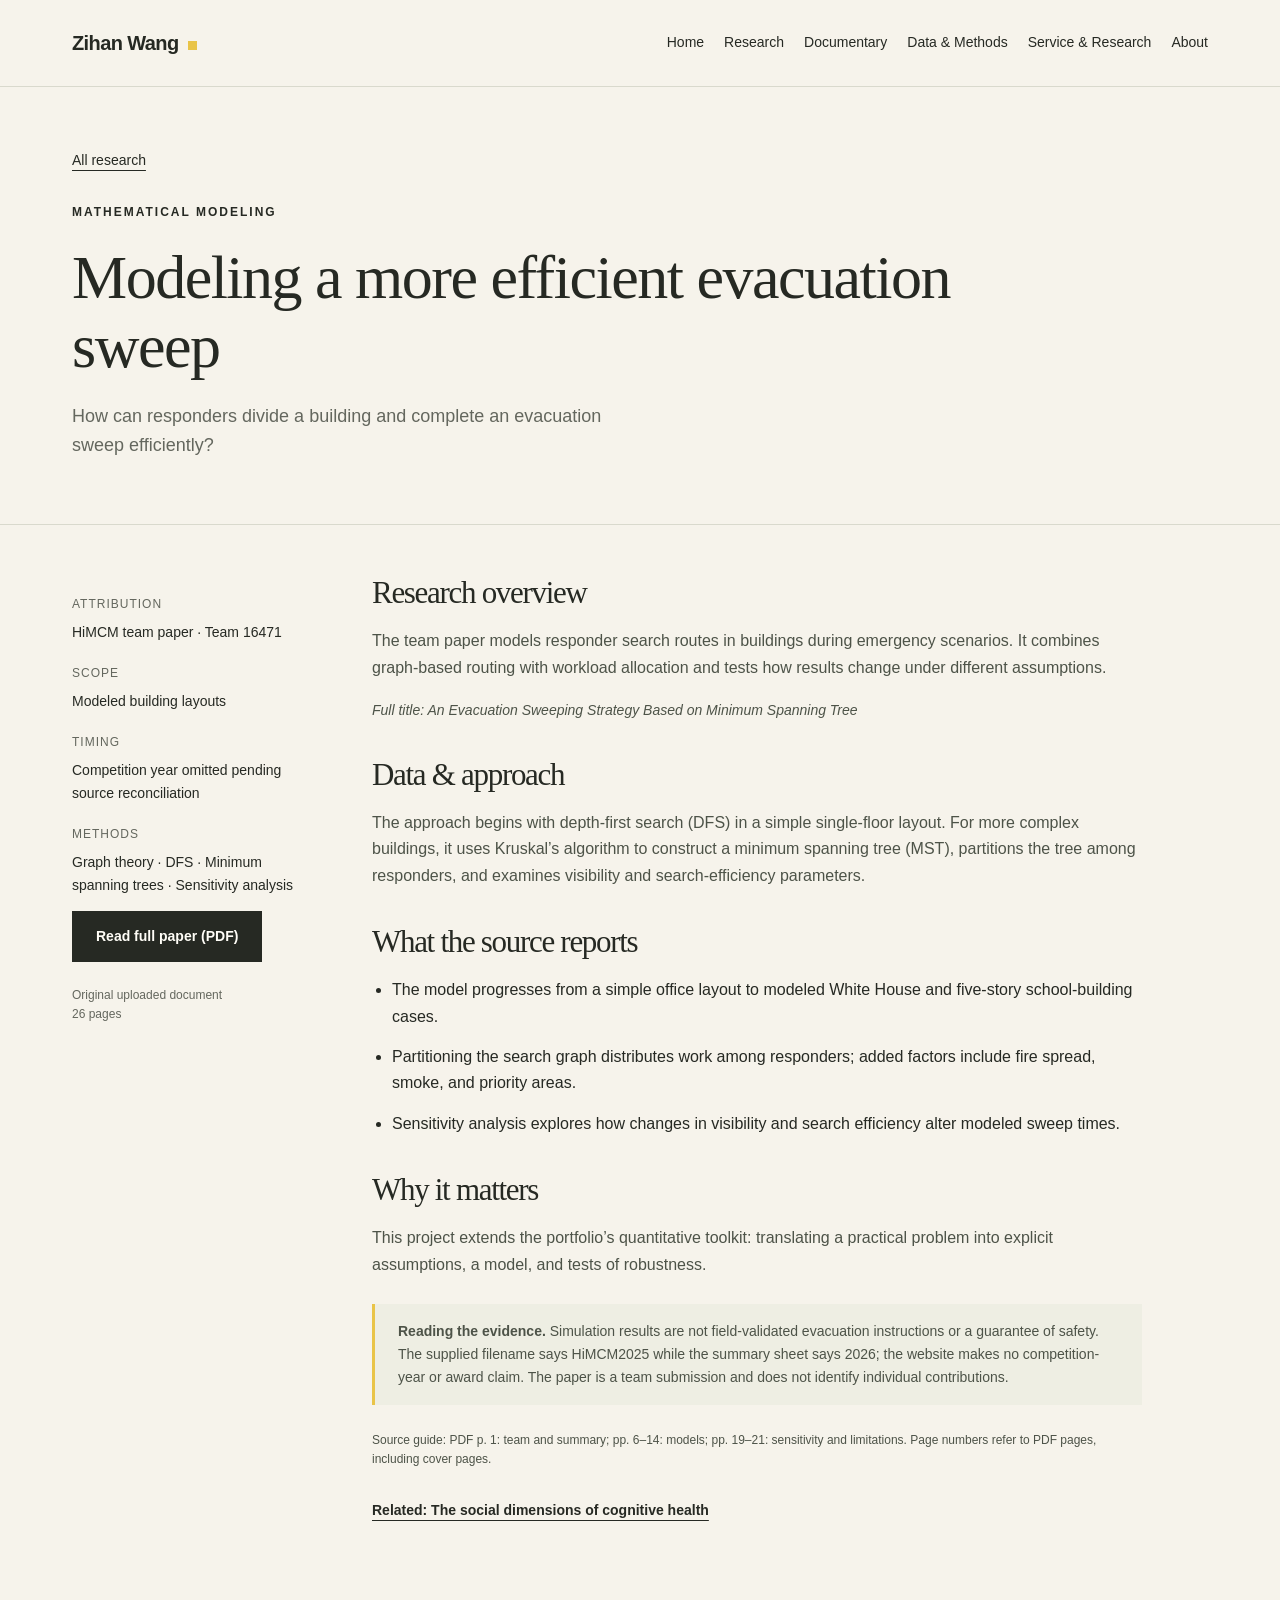
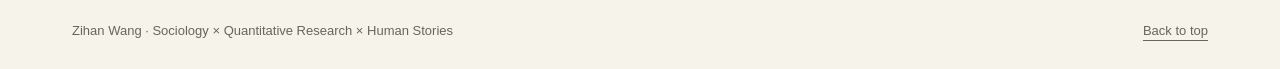
==== project-himcm.html @ 67c70093 "Add files via upload" ====
<!doctype html><html lang="en"><head><meta charset="utf-8"><meta name="viewport" content="width=device-width, initial-scale=1"><title>Modeling a more efficient evacuation sweep | Zihan Wang</title><meta name="description" content="How can responders divide a building and complete an evacuation sweep efficiently?"><link rel="stylesheet" href="style.css?v=4"><link rel="icon" href="data:image/svg+xml,%3Csvg xmlns='http://www.w3.org/2000/svg' viewBox='0 0 64 64'%3E%3Crect width='64' height='64' fill='%23e9c448'/%3E%3Ctext x='12' y='47' font-family='Georgia' font-size='44' fill='%23262923'%3EZ%3C/text%3E%3C/svg%3E"><script src="script.js" defer></script></head><body><a class="skip" href="#main">Skip to content</a><header class="header"><div class="wrap nav"><a class="brand" href="index.html">Zihan Wang<span></span></a><button class="menu" aria-expanded="false" aria-controls="navigation">Menu</button><nav id="navigation" class="navlinks" aria-label="Main navigation"><a href="index.html#home">Home</a><a href="index.html#research">Research</a><a href="index.html#documentary">Documentary</a><a href="index.html#methods">Data &amp; Methods</a><a href="index.html#service">Service &amp; Research</a><a href="index.html#about">About</a></nav></div></header><main id="main"><div class="detail-hero"><div class="wrap"><a class="back" href="index.html#research">All research</a><p class="eyebrow" style="margin-top:30px">Mathematical modeling</p><h1>Modeling a more efficient evacuation sweep</h1><p class="lead">How can responders divide a building and complete an evacuation sweep efficiently?</p></div></div><div class="wrap detail-grid"><aside class="detail-aside" aria-label="Project information"><dl><div><dt>Attribution</dt><dd>HiMCM team paper · Team 16471</dd></div><div><dt>Scope</dt><dd>Modeled building layouts</dd></div><div><dt>Timing</dt><dd>Competition year omitted pending source reconciliation</dd></div><div><dt>Methods</dt><dd>Graph theory · DFS · Minimum spanning trees · Sensitivity analysis</dd></div></dl><a class="button" href="papers/himcm.pdf">Read full paper (PDF)</a><p class="source">Original uploaded document<br>26 pages</p></aside><article class="detail-body"><h2>Research overview</h2><p>The team paper models responder search routes in buildings during emergency scenarios. It combines graph-based routing with workload allocation and tests how results change under different assumptions.</p><p class="full-title">Full title: An Evacuation Sweeping Strategy Based on Minimum Spanning Tree</p><h2>Data &amp; approach</h2><p>The approach begins with depth-first search (DFS) in a simple single-floor layout. For more complex buildings, it uses Kruskal’s algorithm to construct a minimum spanning tree (MST), partitions the tree among responders, and examines visibility and search-efficiency parameters.</p><h2>What the source reports</h2><ul class="finding-list"><li>The model progresses from a simple office layout to modeled White House and five-story school-building cases.</li><li>Partitioning the search graph distributes work among responders; added factors include fire spread, smoke, and priority areas.</li><li>Sensitivity analysis explores how changes in visibility and search efficiency alter modeled sweep times.</li></ul><h2>Why it matters</h2><p>This project extends the portfolio’s quantitative toolkit: translating a practical problem into explicit assumptions, a model, and tests of robustness.</p><div class="note"><p><strong>Reading the evidence.</strong> Simulation results are not field-validated evacuation instructions or a guarantee of safety. The supplied filename says HiMCM2025 while the summary sheet says 2026; the website makes no competition-year or award claim. The paper is a team submission and does not identify individual contributions.</p></div><p class="source">Source guide: PDF p. 1: team and summary; pp. 6–14: models; pp. 19–21: sensitivity and limitations. Page numbers refer to PDF pages, including cover pages.</p><div class="actions"><a class="textlink" href="project-factors.html">Related: The social dimensions of cognitive health</a></div></article></div></main><footer class="footer"><div class="wrap footer-inner"><span>Zihan Wang · Sociology × Quantitative Research × Human Stories</span><a href="index.html#home">Back to top</a></div></footer></body></html>
---- style.css ----
:root{--paper:#f6f3eb;--ink:#262923;--muted:#64675e;--line:#d9d9cd;--yellow:#e9c448;--green:#525f4b;--white:#fffdf7}*{box-sizing:border-box}html{scroll-behavior:smooth;scroll-padding-top:100px}body{margin:0;background:var(--paper);color:var(--ink);font-family:Arial,Helvetica,sans-serif;line-height:1.65;font-size:16px}a{color:inherit;text-underline-offset:5px}a:hover{color:#68601c}button{font:inherit}a:focus-visible,button:focus-visible,summary:focus-visible{outline:3px solid #927300;outline-offset:5px}.skip{position:absolute;left:20px;top:-100px;background:var(--yellow);padding:12px;z-index:30}.skip:focus{top:10px}.wrap{max-width:1240px;margin:auto;padding:0 52px}.header{position:sticky;top:0;background:rgba(246,243,235,.97);z-index:10;border-bottom:1px solid var(--line)}.nav{min-height:86px;display:flex;align-items:center;justify-content:space-between;gap:30px}.brand{text-decoration:none;font-size:20px;font-weight:700;letter-spacing:-.6px}.brand span{display:inline-block;background:var(--yellow);width:9px;height:9px;margin-left:9px}.navlinks{display:flex;gap:27px;align-items:center}.navlinks a{text-decoration:none;font-size:14px}.navlinks a[aria-current]{border-bottom:2px solid var(--ink)}.menu{display:none;border:1px solid var(--line);background:none;padding:6px 12px}.eyebrow{text-transform:uppercase;letter-spacing:2px;font-size:12px;font-weight:700;line-height:1.5}.hero{padding-top:76px;padding-bottom:70px}.hero-grid{display:grid;grid-template-columns:1fr 1.03fr;gap:55px;align-items:center}.hero h1{font-family:Georgia,serif;font-weight:400;font-size:clamp(48px,5.6vw,76px);letter-spacing:-3px;line-height:1.04;margin:24px 0}.hero h1 em{font-weight:400;color:var(--green)}.lead{font-size:18px;color:var(--muted);max-width:580px}.positioning{font-size:14px;letter-spacing:.2px;margin:25px 0}.button{display:inline-block;background:var(--ink);color:var(--white);padding:13px 23px;text-decoration:none;font-size:14px;font-weight:700;border:1px solid var(--ink)}.button:hover{background:var(--green);color:#fff}.button.light{background:var(--yellow);color:var(--ink);border-color:var(--yellow)}.textlink{font-size:14px;font-weight:700}.actions{display:flex;flex-wrap:wrap;gap:25px;align-items:center;margin-top:29px}.hero-image{margin:0;position:relative;padding:22px 0 0 22px}.hero-image:before{content:'';position:absolute;top:0;left:0;width:45%;height:65%;border-top:2px solid var(--yellow);border-left:2px solid var(--yellow)}.hero-image img{display:block;width:100%;aspect-ratio:1.32;object-fit:cover;object-position:44% center}.hero-image figcaption{font-size:13px;color:var(--muted);margin:15px 0 0}.caption-title{display:block;color:var(--ink);font-size:17px;font-family:Georgia,serif}.index-strip{display:grid;grid-template-columns:repeat(3,1fr);border-top:1px solid var(--line);border-bottom:1px solid var(--line);margin-top:65px}.index-strip>div{padding:24px 25px;border-right:1px solid var(--line)}.index-strip>div:first-child{padding-left:0}.index-strip>div:last-child{border:0}.index-strip strong{font-family:Georgia,serif;font-size:32px;font-weight:400;margin-right:13px}.index-strip span{font-size:13px;color:var(--muted)}section.section{padding-top:85px;padding-bottom:85px;border-bottom:1px solid var(--line)}.section-head{display:grid;grid-template-columns:1fr 1fr;gap:60px;align-items:end;margin-bottom:40px}h2{font-family:Georgia,serif;font-size:clamp(34px,4vw,49px);line-height:1.13;letter-spacing:-1.3px;font-weight:400;margin:14px 0}h3{font-family:Georgia,serif;font-size:27px;line-height:1.25;font-weight:400;margin:12px 0 18px}p{margin:0 0 18px}.section-head p{color:var(--muted);max-width:470px;margin:0}.research-grid{display:grid;grid-template-columns:1fr 1fr;gap:24px}.research-card{border:1px solid var(--line);padding:32px;display:flex;flex-direction:column;background:var(--white)}.research-card.featured{background:#eaece2}.research-card p{color:var(--muted)}.card-top{display:flex;justify-content:space-between;gap:12px;color:var(--muted);font-size:12px;letter-spacing:1px;text-transform:uppercase}.tags{font-size:13px;margin-bottom:20px;color:var(--green)}.research-card .card-link{margin-top:auto;padding-top:22px;border-top:1px solid var(--line);font-size:14px;font-weight:700;display:flex;justify-content:space-between;gap:12px}.card-link span{font-weight:400;color:var(--muted);font-size:12px}.documentary{background:#252a24;color:var(--paper)}.documentary .section-head p{color:#c4c9ba}.documentary .eyebrow{color:var(--yellow)}.film-frame{margin:40px 0 35px}.film-frame img{width:100%;height:auto;display:block}.film-frame figcaption{font-size:13px;color:#c4c9ba;margin-top:12px}.film-grid{display:grid;grid-template-columns:1fr 1fr 1fr;gap:35px}.film-grid h3{font-size:24px}.film-grid p{font-size:15px;color:#d1d4c8}.film-grid a{color:var(--yellow);font-size:14px}.film-label{font-size:12px;text-transform:uppercase;letter-spacing:1px;color:#d7cd92}.chart-grid{display:grid;grid-template-columns:1fr 1fr;gap:30px}.chart{background:var(--white);border:1px solid var(--line);padding:30px}.chart h3{font-size:25px}.chart .sub{font-size:14px;color:var(--muted)}.bar-row{margin:23px 0}.bar-label{display:flex;justify-content:space-between;gap:15px;font-size:14px;margin-bottom:8px}.track{height:9px;background:#e9e9df}.fill{height:100%;background:var(--green)}.fill.yellow{background:var(--yellow)}.source{font-size:12px;color:var(--muted);line-height:1.6;margin-top:24px}.coef{display:grid;grid-template-columns:minmax(95px,1.4fr) 1fr 55px;gap:12px;align-items:center;margin:17px 0;font-size:13px}.coef-track{display:flex;height:12px;background:linear-gradient(to right,transparent 49.5%,#969b8c 49.5%,#969b8c 50.5%,transparent 50.5%)}.coef-track .half{width:50%;display:flex;align-items:center}.coef-track .half:first-child{justify-content:flex-end}.coef-track i{height:8px;background:var(--green);display:block}.coef-track i.neg{background:#a67e55}.coef b{font-weight:400;font-variant-numeric:tabular-nums;text-align:right}.legend{font-size:12px;color:var(--muted);display:flex;justify-content:space-between;padding-left:42%;margin-top:10px}.method-list{display:grid;grid-template-columns:repeat(4,1fr);gap:28px;margin-top:45px}.method-list>div{border-top:2px solid var(--ink);padding-top:20px}.method-list h3{font-size:22px}.method-list p{font-size:14px;color:var(--muted)}.about-grid{display:grid;grid-template-columns:.7fr 1.3fr;gap:80px}.monogram{font-family:Georgia,serif;font-size:100px;line-height:1;background:var(--yellow);display:inline-block;padding:40px 30px;letter-spacing:-8px}.about-grid .lead{font-family:Georgia,serif;font-size:28px;color:var(--ink)}.footer{padding:28px 0}.footer-inner{display:flex;justify-content:space-between;gap:25px;font-size:13px;color:var(--muted)}.detail-hero{padding:60px 0 45px;border-bottom:1px solid var(--line)}.back{font-size:14px}.detail-hero h1{font-family:Georgia,serif;font-size:clamp(36px,5vw,62px);font-weight:400;line-height:1.1;max-width:900px;letter-spacing:-1.5px;margin:22px 0}.detail-grid{display:grid;grid-template-columns:230px 1fr;gap:70px;padding-top:50px;padding-bottom:70px}.detail-aside{font-size:14px}.detail-aside dt{text-transform:uppercase;letter-spacing:1px;font-size:12px;margin-top:20px;color:var(--muted)}.detail-aside dd{margin:6px 0}.detail-body{max-width:770px}.detail-body h2{font-size:31px;margin:35px 0 18px}.detail-body h2:first-child{margin-top:0}.detail-body p{color:#4d5348}.note{border-left:3px solid var(--yellow);padding:16px 23px;background:#eeeee3;margin:26px 0}.note p{margin:0;font-size:14px}.finding-list{padding-left:20px}.finding-list li{margin-bottom:14px}.full-title{font-size:14px;color:var(--muted);font-style:italic}.noscript{padding:15px}.mobile-note{display:none}@media(max-width:900px){.wrap{padding:0 28px}.navlinks{gap:16px}.hero-grid{gap:25px}.hero h1{font-size:57px}.method-list{grid-template-columns:1fr 1fr}.detail-grid{gap:35px;grid-template-columns:180px 1fr}.about-grid{gap:35px}.film-grid{gap:20px}}@media(max-width:650px){.wrap{padding:0 22px}.nav{min-height:70px;flex-wrap:wrap;gap:0}.menu{display:block}.navlinks{display:flex;width:100%;padding:10px 0 17px;gap:16px;flex-wrap:wrap}.js .navlinks{display:none}.js .navlinks.open{display:flex}.navlinks a{font-size:14px}.hero{padding-top:39px;padding-bottom:40px}.hero-grid,.section-head,.research-grid,.chart-grid,.about-grid,.film-grid,.detail-grid{grid-template-columns:1fr}.hero h1{font-size:55px}.hero-image{margin-top:20px;padding:15px 0 0 15px}.hero-image img{aspect-ratio:1.77;object-fit:contain}.index-strip{margin-top:35px}.index-strip>div{padding:16px 10px}.index-strip strong{display:block;font-size:29px}.index-strip span{font-size:12px;line-height:1.4;display:block}.section-head{gap:18px}.research-card,.chart{padding:24px}.section-head h2{font-size:37px}.section.section{padding-top:55px;padding-bottom:55px}.film-grid{gap:26px}.method-list{gap:25px 20px}.method-list h3{font-size:21px}.about-grid{gap:28px}.monogram{font-size:65px;padding:25px 20px;letter-spacing:-4px}.footer-inner{flex-direction:column;gap:12px}.detail-hero{padding-top:35px}.detail-grid{gap:25px;padding-top:25px}.detail-aside dl{display:grid;grid-template-columns:1fr 1fr;gap:12px 20px}.detail-aside dt{margin-top:0}.detail-aside dd{margin-bottom:0}.detail-aside .button{margin-top:15px}.card-link span{max-width:100px;text-align:right}.coef{grid-template-columns:1.3fr 1fr 48px;gap:8px;font-size:12px}}@media(prefers-reduced-motion:reduce){html{scroll-behavior:auto}}@media print{.header,.actions,.menu{display:none}body{background:#fff}.wrap{padding:0}.section.section{padding:30px 0}.research-card,.chart{break-inside:avoid}.documentary{background:#fff;color:#222}.documentary p,.documentary .section-head p,.film-grid p{color:#222}}
.hero-image img{height:auto;aspect-ratio:1200/676;object-fit:contain}.hero-grid>*,.chart-grid>*,.research-grid>*{min-width:0}@media(max-width:650px){.hero h1{font-size:clamp(38px,11vw,55px);letter-spacing:-2px}.method-list{grid-template-columns:1fr}.coef{grid-template-columns:minmax(80px,1.3fr) minmax(40px,1fr) 44px}.bar-label{font-size:13px}}

.film-player{aspect-ratio:16/9;min-height:200px;background:#111;width:100%}.film-player iframe{display:block;width:100%;height:100%;min-height:200px;border:0}.film-frame figcaption{display:flex;justify-content:space-between;flex-wrap:wrap;gap:10px 24px}.film-frame figcaption a{color:var(--yellow)}

.film-player{position:relative}.film-start{display:block;width:100%;height:100%;position:relative}.film-start img{width:100%;height:100%;object-fit:cover}.film-play-label{position:absolute;left:50%;top:50%;transform:translate(-50%,-50%);background:#e9c448;color:#262923;padding:16px 24px;display:flex;align-items:center;gap:14px;white-space:nowrap;font-weight:700;box-shadow:0 3px 20px #0005}.film-start:hover .film-play-label{background:#ffe07a}.film-status{color:#c4c9ba;font-size:14px;margin:12px 0}.film-player iframe{position:absolute;inset:0}

/* Service photographs remain uncropped, including the portrait-oriented activity image. */
.photo-gallery{columns:3;column-gap:26px}.gallery-photo{margin:0 0 32px;break-inside:avoid;background:var(--white);border:1px solid var(--line)}.gallery-photo a{display:block}.gallery-photo img{display:block;width:100%;height:auto}.gallery-photo figcaption{padding:20px 22px}.gallery-photo h3{font-size:23px;margin:10px 0}.gallery-photo p{font-size:14px;color:var(--muted);margin:0}.gallery-photo a:hover{outline:3px solid var(--yellow);outline-offset:-3px}.portrait{margin:26px 0 0;width:250px;max-width:100%;border-bottom:7px solid var(--yellow)}.portrait img{display:block;width:100%;height:320px;object-fit:cover;object-position:50% 48%}.navlinks{gap:20px}@media(max-width:1050px) and (min-width:651px){.nav{flex-wrap:wrap;padding-top:18px;padding-bottom:15px;gap:14px}.navlinks{gap:20px;flex-wrap:wrap}}@media(max-width:900px){.photo-gallery{columns:2}}@media(max-width:650px){.photo-gallery{columns:1}.gallery-photo{margin-bottom:25px}.portrait{width:220px}.portrait img{height:280px}.navlinks{gap:14px}}

/* Aligned gallery: consistent image and caption areas across each row. */
.photo-gallery{columns:auto;display:grid;grid-template-columns:repeat(3,minmax(0,1fr));gap:26px}.gallery-photo{margin:0;display:flex;flex-direction:column;min-width:0}.gallery-photo>a{aspect-ratio:4/3;background:#e8e6df;overflow:hidden}.gallery-photo img{width:100%;height:100%;object-fit:contain}.gallery-photo figcaption{min-height:98px;display:flex;flex-direction:column;justify-content:center;gap:5px}.gallery-location{font-size:14px;color:var(--muted)}@media(max-width:900px){.photo-gallery{columns:auto;grid-template-columns:repeat(2,minmax(0,1fr))}}@media(max-width:650px){.photo-gallery{columns:auto;grid-template-columns:1fr}.gallery-photo{margin:0}.gallery-photo figcaption{min-height:84px}}
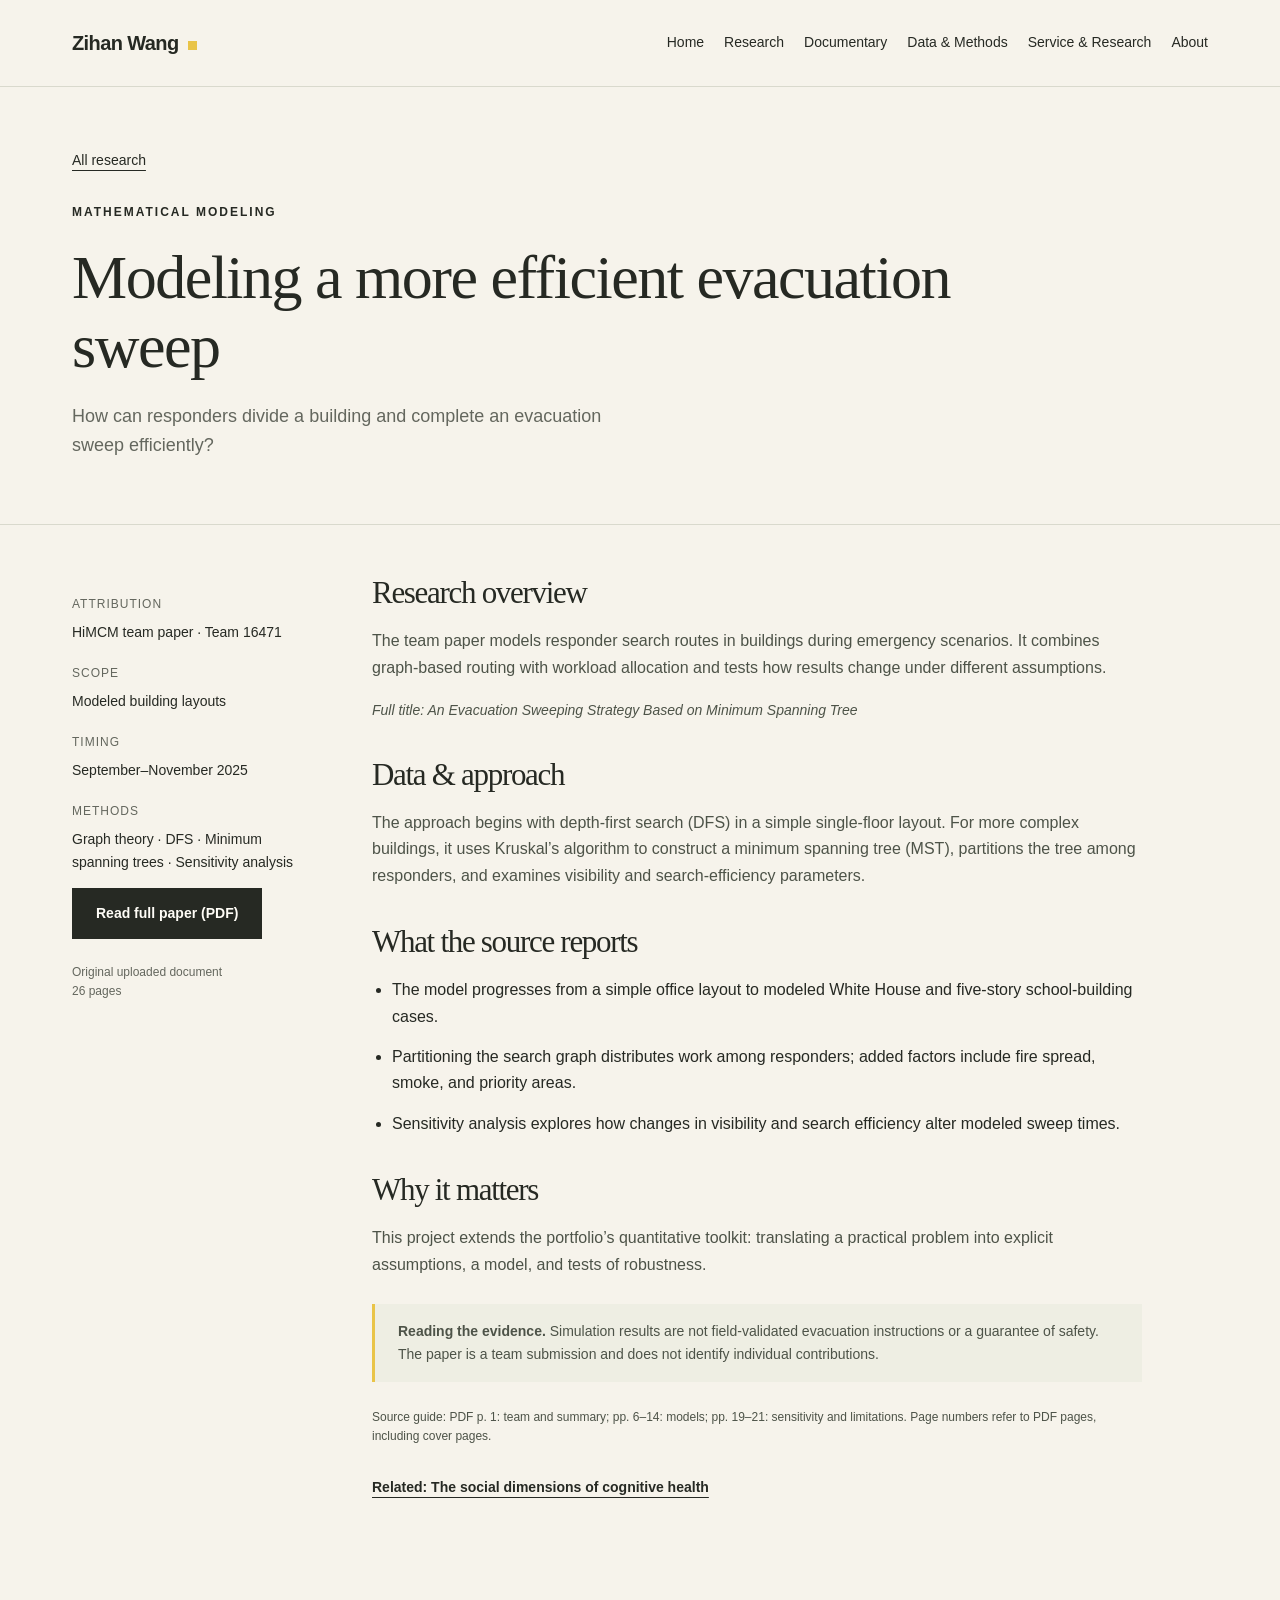
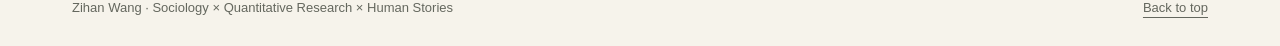
==== commit 0237d43e: "Add files via upload" ====
--- a/project-himcm.html
+++ b/project-himcm.html
@@ -1 +1 @@
-<!doctype html><html lang="en"><head><meta charset="utf-8"><meta name="viewport" content="width=device-width, initial-scale=1"><title>Modeling a more efficient evacuation sweep | Zihan Wang</title><meta name="description" content="How can responders divide a building and complete an evacuation sweep efficiently?"><link rel="stylesheet" href="style.css?v=4"><link rel="icon" href="data:image/svg+xml,%3Csvg xmlns='http://www.w3.org/2000/svg' viewBox='0 0 64 64'%3E%3Crect width='64' height='64' fill='%23e9c448'/%3E%3Ctext x='12' y='47' font-family='Georgia' font-size='44' fill='%23262923'%3EZ%3C/text%3E%3C/svg%3E"><script src="script.js" defer></script></head><body><a class="skip" href="#main">Skip to content</a><header class="header"><div class="wrap nav"><a class="brand" href="index.html">Zihan Wang<span></span></a><button class="menu" aria-expanded="false" aria-controls="navigation">Menu</button><nav id="navigation" class="navlinks" aria-label="Main navigation"><a href="index.html#home">Home</a><a href="index.html#research">Research</a><a href="index.html#documentary">Documentary</a><a href="index.html#methods">Data &amp; Methods</a><a href="index.html#service">Service &amp; Research</a><a href="index.html#about">About</a></nav></div></header><main id="main"><div class="detail-hero"><div class="wrap"><a class="back" href="index.html#research">All research</a><p class="eyebrow" style="margin-top:30px">Mathematical modeling</p><h1>Modeling a more efficient evacuation sweep</h1><p class="lead">How can responders divide a building and complete an evacuation sweep efficiently?</p></div></div><div class="wrap detail-grid"><aside class="detail-aside" aria-label="Project information"><dl><div><dt>Attribution</dt><dd>HiMCM team paper · Team 16471</dd></div><div><dt>Scope</dt><dd>Modeled building layouts</dd></div><div><dt>Timing</dt><dd>Competition year omitted pending source reconciliation</dd></div><div><dt>Methods</dt><dd>Graph theory · DFS · Minimum spanning trees · Sensitivity analysis</dd></div></dl><a class="button" href="papers/himcm.pdf">Read full paper (PDF)</a><p class="source">Original uploaded document<br>26 pages</p></aside><article class="detail-body"><h2>Research overview</h2><p>The team paper models responder search routes in buildings during emergency scenarios. It combines graph-based routing with workload allocation and tests how results change under different assumptions.</p><p class="full-title">Full title: An Evacuation Sweeping Strategy Based on Minimum Spanning Tree</p><h2>Data &amp; approach</h2><p>The approach begins with depth-first search (DFS) in a simple single-floor layout. For more complex buildings, it uses Kruskal’s algorithm to construct a minimum spanning tree (MST), partitions the tree among responders, and examines visibility and search-efficiency parameters.</p><h2>What the source reports</h2><ul class="finding-list"><li>The model progresses from a simple office layout to modeled White House and five-story school-building cases.</li><li>Partitioning the search graph distributes work among responders; added factors include fire spread, smoke, and priority areas.</li><li>Sensitivity analysis explores how changes in visibility and search efficiency alter modeled sweep times.</li></ul><h2>Why it matters</h2><p>This project extends the portfolio’s quantitative toolkit: translating a practical problem into explicit assumptions, a model, and tests of robustness.</p><div class="note"><p><strong>Reading the evidence.</strong> Simulation results are not field-validated evacuation instructions or a guarantee of safety. The supplied filename says HiMCM2025 while the summary sheet says 2026; the website makes no competition-year or award claim. The paper is a team submission and does not identify individual contributions.</p></div><p class="source">Source guide: PDF p. 1: team and summary; pp. 6–14: models; pp. 19–21: sensitivity and limitations. Page numbers refer to PDF pages, including cover pages.</p><div class="actions"><a class="textlink" href="project-factors.html">Related: The social dimensions of cognitive health</a></div></article></div></main><footer class="footer"><div class="wrap footer-inner"><span>Zihan Wang · Sociology × Quantitative Research × Human Stories</span><a href="index.html#home">Back to top</a></div></footer></body></html>
+<!doctype html><html lang="en"><head><meta charset="utf-8"><meta name="viewport" content="width=device-width, initial-scale=1"><title>Modeling a more efficient evacuation sweep | Zihan Wang</title><meta name="description" content="How can responders divide a building and complete an evacuation sweep efficiently?"><link rel="stylesheet" href="style.css?v=4"><link rel="icon" href="data:image/svg+xml,%3Csvg xmlns='http://www.w3.org/2000/svg' viewBox='0 0 64 64'%3E%3Crect width='64' height='64' fill='%23e9c448'/%3E%3Ctext x='12' y='47' font-family='Georgia' font-size='44' fill='%23262923'%3EZ%3C/text%3E%3C/svg%3E"><script src="script.js" defer></script></head><body><a class="skip" href="#main">Skip to content</a><header class="header"><div class="wrap nav"><a class="brand" href="index.html">Zihan Wang<span></span></a><button class="menu" aria-expanded="false" aria-controls="navigation">Menu</button><nav id="navigation" class="navlinks" aria-label="Main navigation"><a href="index.html#home">Home</a><a href="index.html#research">Research</a><a href="index.html#documentary">Documentary</a><a href="index.html#methods">Data &amp; Methods</a><a href="index.html#service">Service &amp; Research</a><a href="index.html#about">About</a></nav></div></header><main id="main"><div class="detail-hero"><div class="wrap"><a class="back" href="index.html#research">All research</a><p class="eyebrow" style="margin-top:30px">Mathematical modeling</p><h1>Modeling a more efficient evacuation sweep</h1><p class="lead">How can responders divide a building and complete an evacuation sweep efficiently?</p></div></div><div class="wrap detail-grid"><aside class="detail-aside" aria-label="Project information"><dl><div><dt>Attribution</dt><dd>HiMCM team paper · Team 16471</dd></div><div><dt>Scope</dt><dd>Modeled building layouts</dd></div><div><dt>Timing</dt><dd>September–November 2025</dd></div><div><dt>Methods</dt><dd>Graph theory · DFS · Minimum spanning trees · Sensitivity analysis</dd></div></dl><a class="button" href="papers/himcm.pdf">Read full paper (PDF)</a><p class="source">Original uploaded document<br>26 pages</p></aside><article class="detail-body"><h2>Research overview</h2><p>The team paper models responder search routes in buildings during emergency scenarios. It combines graph-based routing with workload allocation and tests how results change under different assumptions.</p><p class="full-title">Full title: An Evacuation Sweeping Strategy Based on Minimum Spanning Tree</p><h2>Data &amp; approach</h2><p>The approach begins with depth-first search (DFS) in a simple single-floor layout. For more complex buildings, it uses Kruskal’s algorithm to construct a minimum spanning tree (MST), partitions the tree among responders, and examines visibility and search-efficiency parameters.</p><h2>What the source reports</h2><ul class="finding-list"><li>The model progresses from a simple office layout to modeled White House and five-story school-building cases.</li><li>Partitioning the search graph distributes work among responders; added factors include fire spread, smoke, and priority areas.</li><li>Sensitivity analysis explores how changes in visibility and search efficiency alter modeled sweep times.</li></ul><h2>Why it matters</h2><p>This project extends the portfolio’s quantitative toolkit: translating a practical problem into explicit assumptions, a model, and tests of robustness.</p><div class="note"><p><strong>Reading the evidence.</strong> Simulation results are not field-validated evacuation instructions or a guarantee of safety. The paper is a team submission and does not identify individual contributions.</p></div><p class="source">Source guide: PDF p. 1: team and summary; pp. 6–14: models; pp. 19–21: sensitivity and limitations. Page numbers refer to PDF pages, including cover pages.</p><div class="actions"><a class="textlink" href="project-factors.html">Related: The social dimensions of cognitive health</a></div></article></div></main><footer class="footer"><div class="wrap footer-inner"><span>Zihan Wang · Sociology × Quantitative Research × Human Stories</span><a href="index.html#home">Back to top</a></div></footer></body></html>
